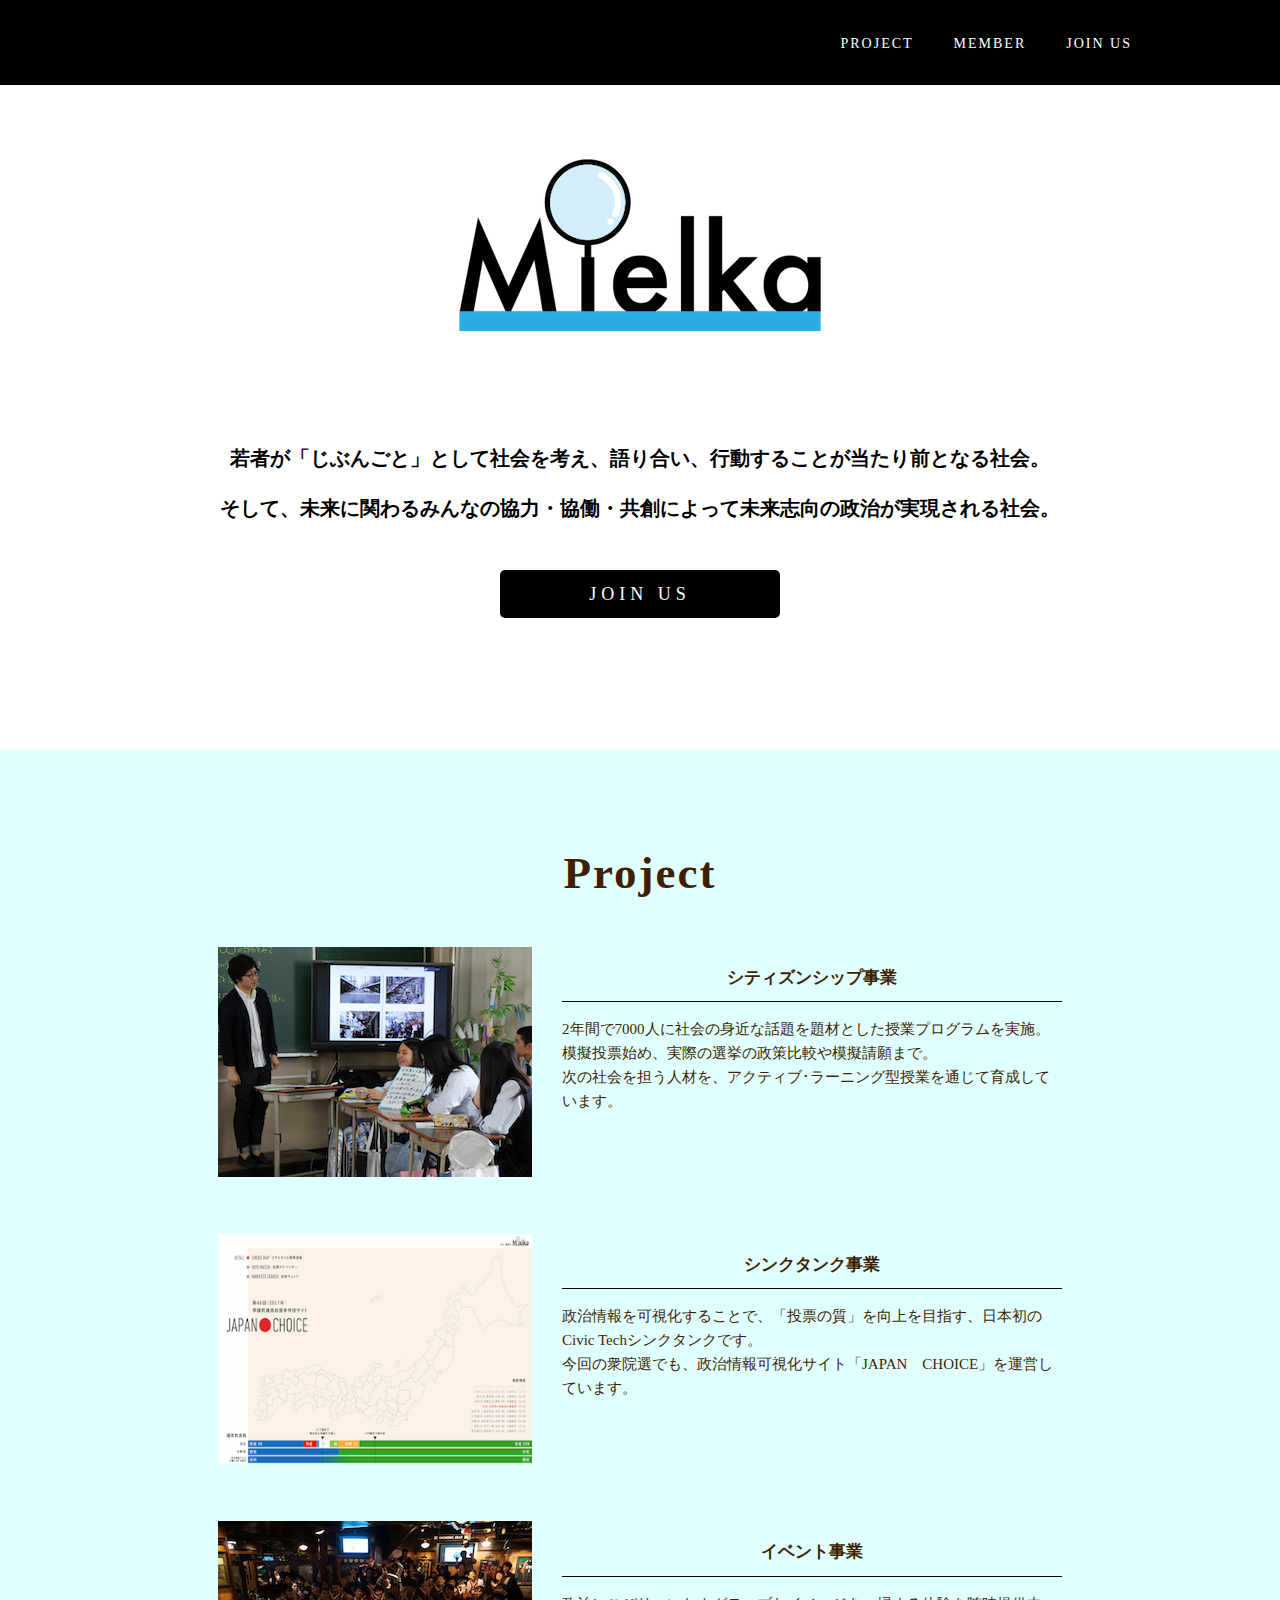
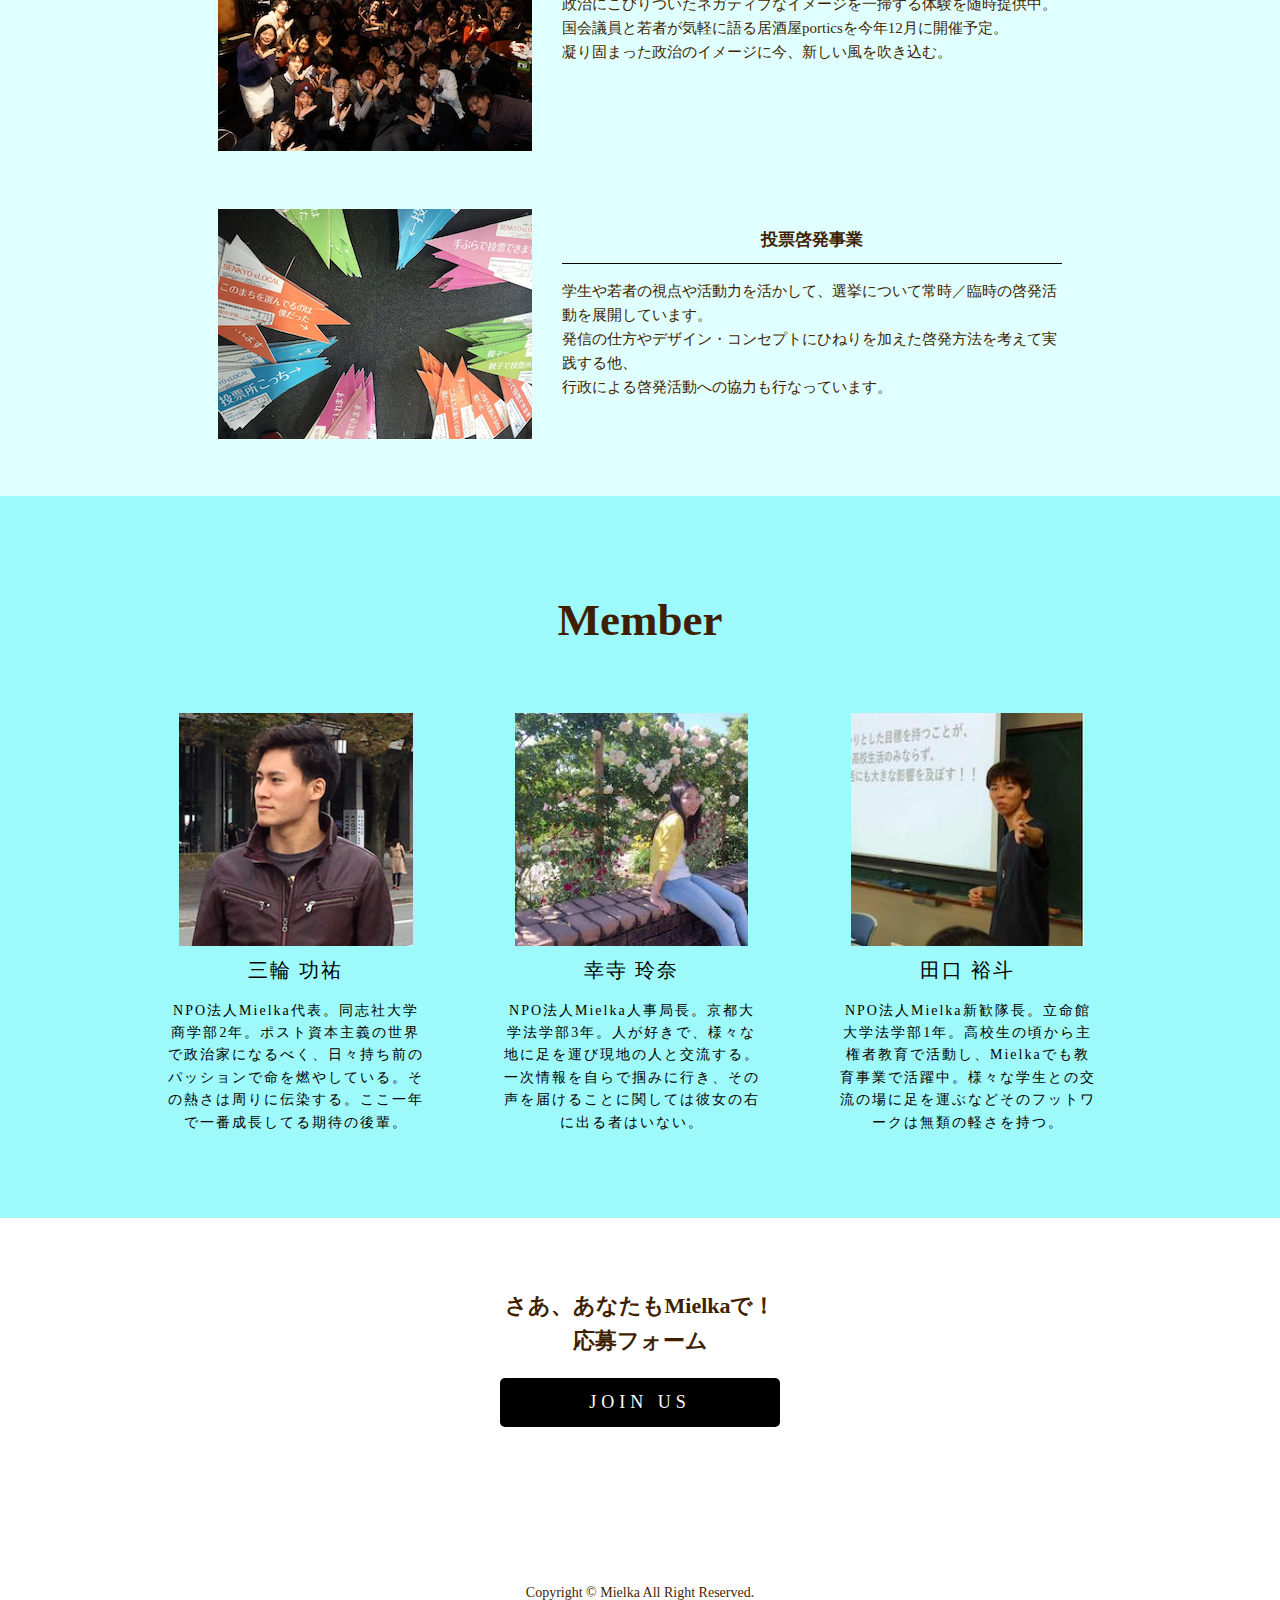
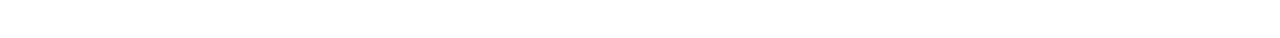
==== index.html @ aedd092f "トップへ戻るを追加" ====
<!DOCTYPE html>
  <html lang="ja">
  <head>
    <meta charset="UTF-8">
    <meta name="description" content="Mielka(ミエルカ)は若者と政治の“見える化”で、社会をアップデートするソーシャルデザインNPOです">
    <!--SEOに使えるキーワード-->
    <meta name="keywords" content="Mielka,NPO,政治">
    <meta name="format-detection" content="telephone=no,address=no,email=no">
    <!--自動リンク化防止-->
    <meta name="viewport" content="width=device-width,initial-scale=1.0">
    <!--ブラウザの幅に合わせるという意味-->
    <link rel="canonical" href="http://on-ze.com">
    <link rel="shortcut icon" href="img/logo/favicon.ico">
    <link rel="apple-touch-icon" href="img/logo/favicon.ico">
    <!--ホームに追加した時のアイコン-->
    <link rel="stylesheet" type="text/css" href="css/style.css">
    <link rel="stylesheet" type="text/css" href="css/responsive.css">
    <script src="http://ajax.googleapis.com/ajax/libs/jquery/1.8.3/jquery.min.js"></script>
    
    <title>Mielka新歓ページ</title>
  </head>


  <body>
    <div id="page-top" class="page-top">
      <p><a id="move-page-top" class="move-page-top">▲</a></p>
    </div>

      <section id="top" class="opacity">
        <header id="top-head" class="row" role="banner">
          <div class="inner">
            <div id="mobile-head">
                <div id="nav-toggle">
                    <div>
                        <span></span>
                        <span></span>
                        <span></span>
                    </div>
                </div>
            </div>
            <nav id="global-nav">
                <ul>
                  <li><a href="#projects">PROJECT</a></li>
                  <li><a href="#members">MEMBER</a></li>
                  <li><a href="https://goo.gl/forms/16CBjKi2oMWqS81a2" target="_blank">JOIN US</a></li>
                </ul>
            </nav>
          </div>
        </header>

        <div id="vision">
          <a href="http://mielka.org/" target="_blank"><img src="img/logo/logo.png" class="mielka-logo"></a>
            <div class="vision-title">
                <h2>若者が「じぶんごと」として社会を考え、語り合い、行動することが当たり前となる社会。<br>
                そして、未来に関わるみんなの協力・協働・共創によって未来志向の政治が実現される社会。</h2>
            </div>
            <div>
            <a href="https://goo.gl/forms/16CBjKi2oMWqS81a2" target="_blank" class="entry">JOIN US</a>
            </div>
        </div>
      </section>

      <!--コンポーネントの区切り-->

      <section id="projects" class="col span12 blue">
        <div class="pjt-box">
          <h2 class="title">Project</h2>
          
          <div class="project">
            <div><img src="img/logo/cse.jpg" alt="シティズンシップ事業"></div>
            <div class="project-txt">
              <h3>シティズンシップ事業</h3>
              <span class="border"></span>
              <p id="pjt-txt">
                2年間で7000人に社会の身近な話題を題材とした授業プログラムを実施。<br>
                模擬投票始め、実際の選挙の政策比較や模擬請願まで。<br>
              次の社会を担う人材を、アクティブ･ラーニング型授業を通じて育成しています。</p>
            </div>
          </div>
          
          <div class="project">
            <div><img src="img/logo/thinktank.jpg" alt="シンクタンク事業"></div>
            <div class="project-txt">
              <h3>シンクタンク事業</h3>
              <span class="border"></span>
              <p id="pjt-txt">政治情報を可視化することで、「投票の質」を向上を目指す、日本初のCivic Techシンクタンクです。<br>
                今回の衆院選でも、政治情報可視化サイト「JAPAN　CHOICE」を運営しています。</p>
            </div>
          </div>
          
          <div class="project">
            <div><img src="img/logo/event.jpg" alt="イベント事業"></div>
            <div class="project-txt">
              <h3>イベント事業</h3>
              <span class="border"></span>
              <p id="pjt-txt">政治にこびりついたネガティブなイメージを一掃する体験を随時提供中。<br>
                国会議員と若者が気軽に語る居酒屋porticsを今年12月に開催予定。<br>
              凝り固まった政治のイメージに今、新しい風を吹き込む。</p>
            </div>
          </div>

          <div class="project">
            <div><img src="img/logo/go_to_vote.jpg" alt="投票啓発事業"></div>
            <div class="project-txt">
              <h3>投票啓発事業</h3>
              <span class="border"></span>
              <p id="pjt-txt">学生や若者の視点や活動力を活かして、選挙について常時／臨時の啓発活動を展開しています。<br>
                発信の仕方やデザイン・コンセプトにひねりを加えた啓発方法を考えて実践する他、<br>行政による啓発活動への協力も行なっています。</p>
            </div>
          </div>
        </div>
      </section>
      <!--プロジェクト紹介終わり-->


      <section id="members">
        <h2 class="title">Member</h2>
        <div class="member-box">
          <div class="member">
            <img src="img/member/kosuke-miwa.jpg" alt="代表　三輪功祐">
            <h3>三輪 功祐</h3>
            <p>NPO法人Mielka代表。同志社大学商学部2年。ポスト資本主義の世界で政治家になるべく、日々持ち前のパッションで命を燃やしている。その熱さは周りに伝染する。ここ一年で一番成長してる期待の後輩。</p>
          </div>

          <div class="member">
            <img src="img/member/reina-kohdera.jpg" alt="人事局長　幸寺玲奈">
            <h3>幸寺 玲奈</h3>
            <p>NPO法人Mielka人事局長。京都大学法学部3年。人が好きで、様々な地に足を運び現地の人と交流する。一次情報を自らで掴みに行き、その声を届けることに関しては彼女の右に出る者はいない。</p>
          </div>

          <div class="member">
            <img src="img/member/yuto-taguchi.jpg" alt="新歓隊長　田口裕斗">
            <h3>田口 裕斗</h3>
            <p>NPO法人Mielka新歓隊長。立命館大学法学部1年。高校生の頃から主権者教育で活動し、Mielkaでも教育事業で活躍中。様々な学生との交流の場に足を運ぶなどそのフットワークは無類の軽さを持つ。</p>
          </div>
        </div>


      </section><!--Interview ここまで-->

      <!--コンポーネントの区切り-->

      <section id="action">
        <p>さあ、あなたもMielkaで！<br>
        応募フォーム</p>
          <div>
            <a href="https://goo.gl/forms/16CBjKi2oMWqS81a2" target="_blank" class="btn">JOIN US</a>
          </div>
        <!--Googleフォームに飛ばす-->
      </section>

      <section class="foot">
        <p>Copyright © Mielka All Right Reserved.</p>
      </section>

  </body>
</html>
---- css/style.css ----
@charset "utf-8";


/* IMPORT 12 COLUMN RESPONSIVE GS */
@import url("responsive.css");

html { font-size:14px; overflow:auto; -webkit-text-size-adjust: 100%; }

body {
	line-height:1.6; color:#3F1F00; overflow:hidden;
	font-family: Georgia, 游明朝, "Yu Mincho", YuMincho, "Hiragino Mincho ProN", HGS明朝E, メイリオ, Meiryo, serif;
  margin: 0 auto; text-align: center; box-sizing: border-box;
	}
	/* box-sizing:border-box;を指定すると
	widthの合計にpaddingとborderが追加される。 */


/**全体共通**/
.title { font-size:45px; }

#top {
  height:600px;
  width:100%;
	padding-top: 100px;
}

/**メニュー部分**/

header {
  background-color: #000;
}
header a {
  text-decoration: none;
  color: #fff;
}

.inner {
    width: 980px;
    margin: 0 auto;
}
.inner:after {
    content: "";
    clear: both;
    display: block;
}

#top-head {
      top: -100px;
      position: absolute;
      width: 100%;
      margin: 100px auto 0;
      padding:30px 0 0;
      line-height: 1;
      z-index: 999;
  }
  #top-head a,
  #top-head {
      color: #fff;
      text-decoration: none;
  }
  #top-head .inner {
      position: relative;
  }
  #top-head .logo {
      float: left;
      font-size: 36px;
  }
  #global-nav ul {
      list-style: none;
      position: absolute;
      right: 0;
      bottom: 0;
      font-size: 14px;
  }
  #global-nav ul li {
      float: left;
  }
  #global-nav ul li a {
      padding:0 30px;
  }
  /*#global-nav ul li a:hover {
    color: #000;
    background-color: #fff;
    border: 1px solid #000;
  }*/
  /* Fixed */
  #top-head.fixed {
    margin-top: 0;
    top: 0;
    position: fixed;
    padding-top: 10px;
    height: 55px;
    background: #fff;
    background: rgba(255,255,255,.7);
    transition: top 0.65s ease-in;
    -webkit-transition: top 0.65s ease-in;
    -moz-transition: top 0.65s ease-in;
}
#top-head.fixed #global-nav ul li a {
    color: #333;
    padding: 0 20px;
}

#top-head.fixed #global-nav ul li a:hover {
  background-color:rgba(0,0,0,0.7);
  color:#fff;
}
 
/* Toggle Button */
#nav-toggle {
    display: none;
    position: absolute;
    right: 12px;
    top: 14px;
    width: 34px;
    height: 36px;
    cursor: pointer;
    z-index: 101;
}
#nav-toggle div {
    position: relative;
}
#nav-toggle span {
    display: block;
    position: absolute;
    height: 4px;
    width: 100%;
    background: #666;
    left: 0;
    -webkit-transition: .35s ease-in-out;
    -moz-transition: .35s ease-in-out;
    transition: .35s ease-in-out;
}
#nav-toggle span:nth-child(1) {
    top: 0;
}
#nav-toggle span:nth-child(2) {
    top: 11px;
}
#nav-toggle span:nth-child(3) {
    top: 22px;
}
/**ここまでheader**/


/**div.vision部分**/
.vision-title h2 { padding:20px; font-size: 20px; color:black; line-height: 2.5em;}

div a.entry  {
    width: 200px;
    margin: 0 auto;
    display: block;
    text-decoration: none;
    padding: 10px 40px;
    letter-spacing: 5px;
    border-radius: 5px;
    font-size: 18px;
    background-color:#000;
    color:#fff;
}

a.entry:hover { color: #FFFFFF; background-color:gray; }

/**
ここまでtop部分とheaderメニューなど。
**/

/**プロジェクト部分**/

#projects { background-color:#e0ffff; }

/** #members **/
#members { background-color:#9efafa; }
#members li {
  list-style: none;
}

.member-box {
    display: -webkit-flex;
    display: -moz-flex;
    display: -ms-flex;
    display: -o-flex;
    display: flex;
    flex-wrap: wrap;
    letter-spacing:2px;
}

.member {
    width: 22.5%;
    margin-right: 3.33%;
    margin-left: 3.33%;
    color: #000;
    margin-bottom: 40px;
}

.member img { width: 90%; }
.member:nth-of-type(4n) { margin-right:0; }
.member:nth-last-of-type(1),
.member:nth-last-of-type(2),
.member:nth-last-of-type(3),
.member:nth-last-of-type(4) {
    margin-bottom: 0;
  }

.member h3 {
    font-size: 20px;
    font-family: Helvetica Neue, san-serif;
    font-weight: normal;
    margin: 0;
  }
  .tab li {
    cursor: pointer;
  }
  .tab li.active {
    cursor: auto;
  }
  .content ul {
    display:none;
  }
  .content ul.show {
    display: block;
    text-align: center;
    margin-left: 3.33%;
    margin-right: 3.33%;
  }

   /*▼▼▼モーダル▼▼▼*/

        .modalwin {
            position: fixed;
            width: 600px;
            background-color: #fff;
            border-radius: 5px;
            box-shadow: 0 2px 4px 0 #000;
            z-index: 1;
        }

        .modalwin dl {
            padding: 0px 10px;
        }

        .show {
            display: block;
        }

        .hide {
            display: none;
        }

        .modalwin h1 {
            background: #ededed;
            padding: 20px;
            border-radius: 5px 5px 0 0;
            font-size: 1.2em;
            margin-top: 0;
            text-align: center;
        }

        .modalwin-contents {
            padding: 5px;
        }

        .modalwin-contents img {
            margin: 0 0 1em 0;
            float: left;
            width: 30%;
            height: 30%;
        }

        .modalwin-contents p {
            margin: 0 0 1em 0;
            line-height: 1.8em;
        }

        #shade {
            position: fixed;
            left: 0;
            top: 0;
            width: 100%;
            height: 100%;
            background-color: #999;
            opacity: 0.9;
            z-index: 1;
        }

        @media screen and (max-width: 600px) {
            .modalwin {
                width: 90%;
            }
        }

/**

.members {background-color:#a8ffff; height:800px; }
.member { float:left; width:33%; margin-bottom:10px; }

**/





/**アクション部分**/

#action { height:200px; }
#action p { margin:20px; font-size:22px; font-weight:bold; }
#action a {
    width: 200px;
    margin: 0 auto;
    text-align: center;
    display: block;
    text-decoration: none;
    padding: 10px 40px;
    letter-spacing: 5px;
    border-radius: 5px;
    font-size: 18px;
    background-color:#000;
    color:#fff;
}

#action a:hover { color: #FFFFFF; background-color:gray; }

.foot { padding-bottom:20px; }


.container:after,
.row:after, 
.col:after, 
.clr:after, 
.group:after { 
  content: ""; 
  display: table; 
  clear: both; 
}

.row { padding-bottom: 0em;
}

.page-top {
  margin: 0 ;
  padding: 0 ;
  display:none;
}
 
.page-top p {
  margin: 0 ;
  padding: 0 ;

  position: fixed ;
  right: 16px ;
  bottom: 16px ;
}
 
.move-page-top {
  display: block ;
  background: #000 ;
  width: 50px ;
  height: 50px ;

  color: #fff ;
  line-height: 50px ;
  text-decoration: none ;
  text-align: center ;

  -webkit-transition:all 0.3s ;
  -moz-transition:all 0.3s ;
  transition:all 0.3s ;

  cursor:pointer;
}

.move-page-top:hover {
  opacity: 0.5 ;
}





@media screen and ( min-width:960px ){


  header .inner {
    width: 80%;
    height: 55px;
    display: -webkit-flex;
    display: -moz-flex;
    display: -ms-flex;
    display: -o-flex;
    display: flex;
    -ms-align-items: center;
    align-items: center;
    margin: 0 auto;
  }
  header #mobile-head h1 {
    width: 20%;
  }
  header #global-nav ul {
    width: 80%;
    display: -webkit-flex;
    display: -moz-flex;
    display: -ms-flex;
    display: -o-flex;
    display: flex;
    justify-content: flex-end;
  }
  header #global-nav ul li {
    font-family: Manuale, serif;
    font-weight: 300; 
    line-height: 55px;
    letter-spacing: 2px;
    vertical-align: baseline;
  }
  header #global-nav ul li:last-of-type {
    margin-right: 0;
  }
  header #global-nav ul li a {
    display: block;
    padding: 0 20px;
  }
  header #global-nav ul li a:hover {
    background-color: #fff;
    color: #000;
  }


  .pjt-box { display:inline-block; text-align:center; }

  section { padding: 50px 0; }
  section#projects h2 {
    letter-spacing: 2px;
  }
  section#projects .project {
    display: -webkit-flex;
    display: -moz-flex;
    display: -ms-flex;
    display: -o-flex;
    display: flex;
    margin-bottom: 50px;
    width:;
  }
  section#projects .project:last-of-type {
    margin-bottom: 0;
  }
  section#projects .project h3 {
    font-size: 17px;
    font-weight: bold;
    text-align:center;
    margin-bottom: 0;
    letter-spacing: 0;

  }
  section#projects .project h3 span {
    font-size: 20px;
    margin-right: 20px;
  }
  section#projects .project-txt {
    width:500px;
  }
  section#projects .project img {
    width: 314px;
    height: 230px;
  }
  section#projects .project .project-txt {
    margin-left: 30px;
  }
  section#projects .project span.border {
    width: 500px;
    display: block;
    border-bottom: 1px solid #000;
    margin: 10px 0;
  }
  section#project #pjt-txt {
    width:600px;
  }
  section#projects .project p {
    font-size: 15px;
    text-align: left;
    letter-spacing: 0;
    margin-bottom: 0;
    margin-right: auto;
    margin-left: auto;
  }

  .member-box { width:90%; padding:20px 10%; }
}
---- css/responsive.css ----
@media (max-width:960px ){

  .title {
    margin-top:0;
    padding-top:20px;
    margin-bottom:0;
    padding-bottom:10px;
  }

  #top-head,
    .inner {
        width: 100%;
        padding: 0;
    }
    #top-head {
        top: 0;
        position: fixed;
        margin-top: 0;
    }
    /* Fixed reset */
    #top-head.fixed {
        padding-top: 0;
        background: transparent;
    }
    #mobile-head {
        background: #000;
        width: 100%;
        height: 56px;
        z-index: 999;
        position: relative;
    }
    #top-head.fixed .logo,
    #top-head .logo {
        position: absolute;
        left: 13px;
        top: 13px;
        color: #333;
        font-size: 26px;
    }
    #global-nav {
        position: absolute;
        /* 開いてないときは画面外に配置 */
        top: -500px;
        background: #333;
        width: 100%;
        text-align: center;
        padding: 10px 0;
        -webkit-transition: .5s ease-in-out;
        -moz-transition: .5s ease-in-out;
        transition: .5s ease-in-out;
    }
    #global-nav ul {
        list-style: none;
        position: static;
        right: 0;
        bottom: 0;
        font-size: 14px;
    }
    #global-nav ul li {
        float: none;
        position: static;
    }
    #top-head #global-nav ul li a,
    #top-head.fixed #global-nav ul li a {
        width: 100%;
        display: block;
        color: #fff;
        padding: 18px 0;
    }
    #nav-toggle {
        display: block;
      }
    /* #nav-toggle 切り替えアニメーション */
    .open #nav-toggle span:nth-child(1) {
        top: 11px;
        -webkit-transform: rotate(315deg);
        -moz-transform: rotate(315deg);
        transform: rotate(315deg);
    }
    .open #nav-toggle span:nth-child(2) {
        width: 0;
        left: 50%;
    }
    .open #nav-toggle span:nth-child(3) {
        top: 11px;
        -webkit-transform: rotate(-315deg);
        -moz-transform: rotate(-315deg);
        transform: rotate(-315deg);
    }
    /* #global-nav スライドアニメーション */
    .open #global-nav {
        /* #global-nav top + #mobile-head height */
        -moz-transform: translateY(556px);
        -webkit-transform: translateY(556px);
        transform: translateY(556px);
    }


  /**top部分**/
  .vision-title h2 { font-size: 17px; }
  img.mielka-logo { width:70%; }
  
  /**プロジェクト紹介部分**/
  .project img { width: 60%; }
  #pjt-txt {
    margin-top:10px;
    margin-bottom: 2em;
    padding-left:20%;
    padding-right: 20%;
    display: block;
    text-align:left;
  }
  .member-box { width:90%; padding:10px 11%; }


}

@media (max-width:670px ){

  .title {
    margin-top:0;
    padding-top:20px;
    margin-bottom:0;
    padding-bottom:10px;
  }
  #top-head,
    .inner {
        width: 100%;
        padding: 0;
    }
    #top-head {
        top: 0;
        position: fixed;
        margin-top: 0;
    }
    /* Fixed reset */
    #top-head.fixed {
        padding-top: 0;
        background: transparent;
    }
    #mobile-head {
        background: #000;
        width: 100%;
        height: 56px;
        z-index: 999;
        position: relative;
    }
    #top-head.fixed .logo,
    #top-head .logo {
        position: absolute;
        left: 13px;
        top: 13px;
        color: #333;
        font-size: 26px;
    }
    #global-nav {
        position: absolute;
        /* 開いてないときは画面外に配置 */
        top: -500px;
        background: #333;
        width: 100%;
        text-align: center;
        padding: 10px 0;
        -webkit-transition: .5s ease-in-out;
        -moz-transition: .5s ease-in-out;
        transition: .5s ease-in-out;
    }
    #global-nav ul {
        list-style: none;
        position: static;
        right: 0;
        bottom: 0;
        font-size: 14px;
    }
    #global-nav ul li {
        float: none;
        position: static;
    }
    #top-head #global-nav ul li a,
    #top-head.fixed #global-nav ul li a {
        width: 100%;
        display: block;
        color: #fff;
        padding: 18px 0;
    }
    #nav-toggle {
        display: block;
    }
    /* #nav-toggle 切り替えアニメーション */
    .open #nav-toggle span:nth-child(1) {
        top: 11px;
        -webkit-transform: rotate(315deg);
        -moz-transform: rotate(315deg);
        transform: rotate(315deg);
    }
    .open #nav-toggle span:nth-child(2) {
        width: 0;
        left: 50%;
    }
    .open #nav-toggle span:nth-child(3) {
        top: 11px;
        -webkit-transform: rotate(-315deg);
        -moz-transform: rotate(-315deg);
        transform: rotate(-315deg);
    }
    /* #global-nav スライドアニメーション */
    .open #global-nav {
        /* #global-nav top + #mobile-head height */
        -moz-transform: translateY(556px);
        -webkit-transform: translateY(556px);
        transform: translateY(556px);
    }

  section#vision {
    padding-bottom:0px;
  }

  /**vision部分**/
  .vision-title h2 { font-size:15px; }
  .vision-message p { font-size:15px; }
  img.mielka-logo { width:70%; }

  #projects { padding-bottom:30px; }
  .project img { width:70%; }
  .project-txt h3 { margin-top: 10px; margin-bottom: 0; }
  section#projects .project span.border {
    width: 70%;
    display: block;
    border-bottom: 1px solid #000;
    margin: 10px 15%;
  }

  #pjt-txt {
    margin-top:10px;
    margin-bottom: 2em;
    padding-left:15%;
    padding-right: 15%;
    display: block;
    text-align:left;
  }

  /**member部分**/
  .member {
    width:80%;
    margin-bottom:15px;
  }

}
}
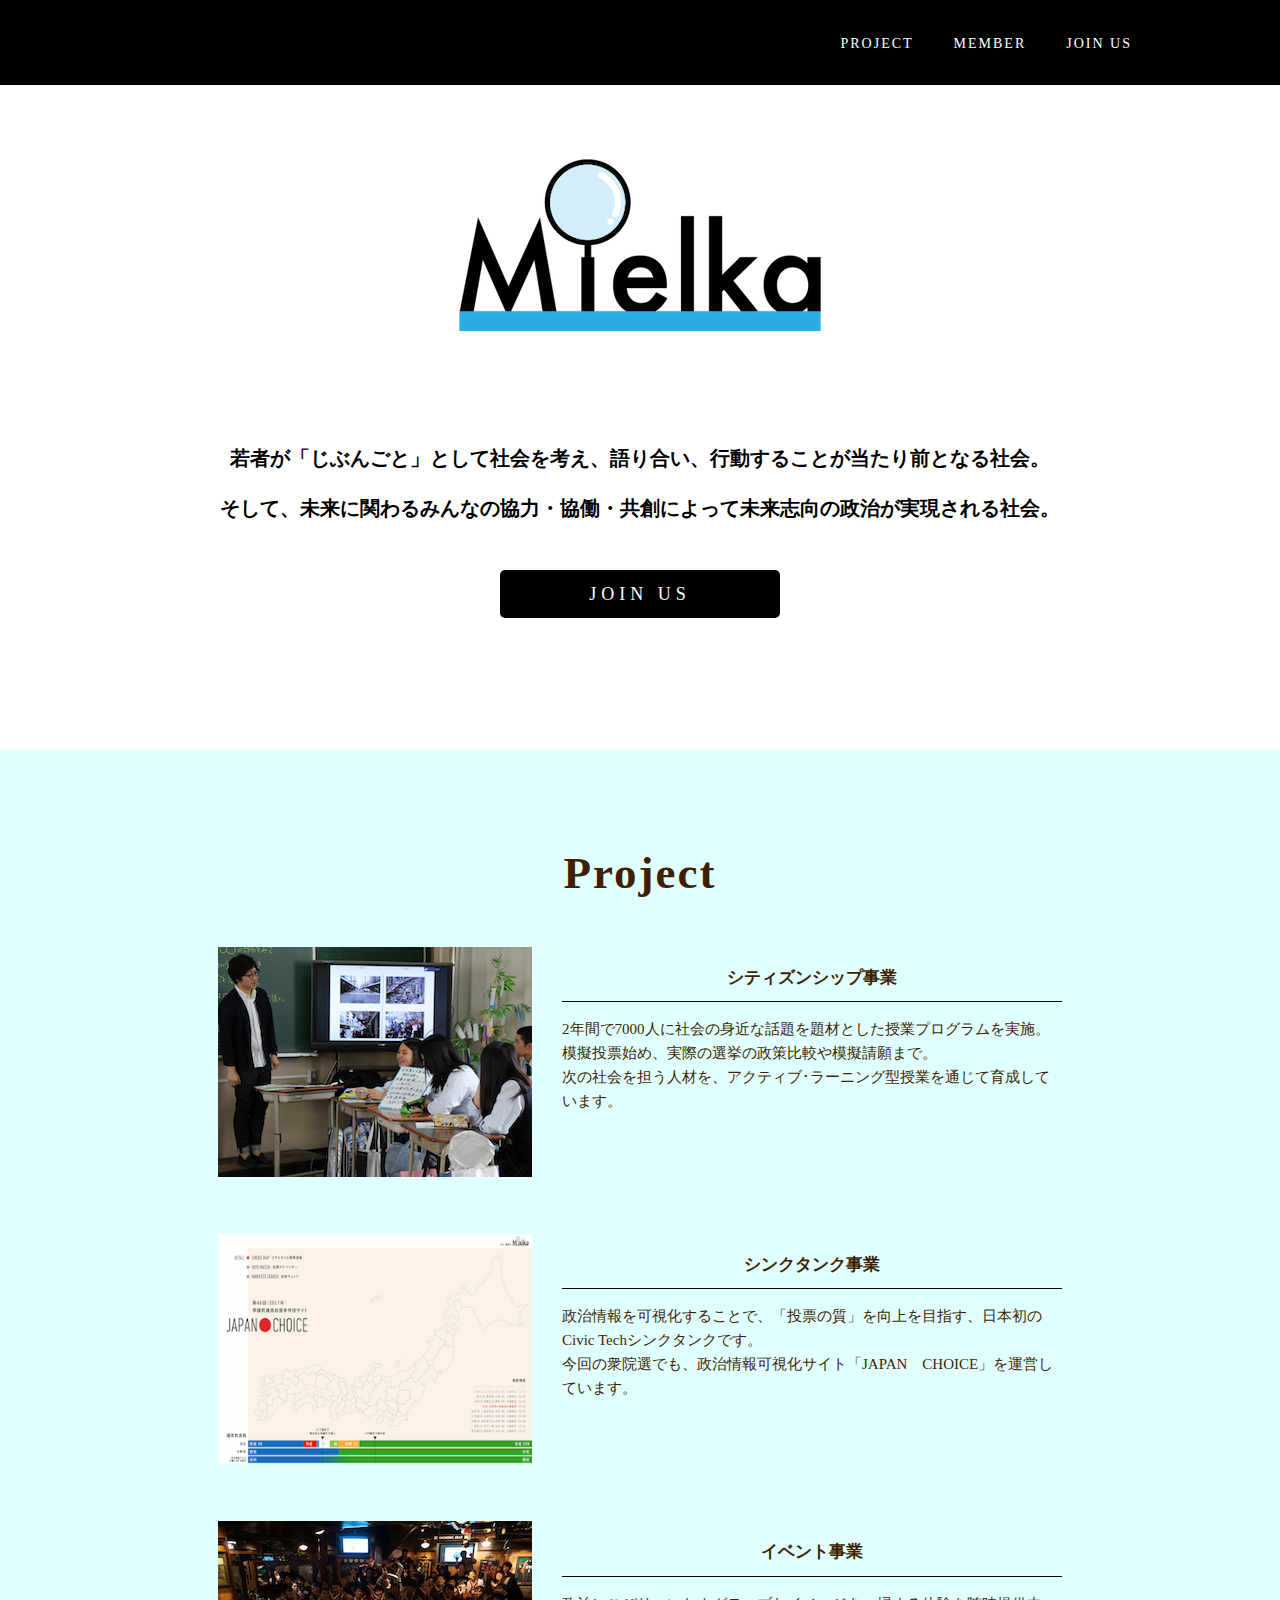
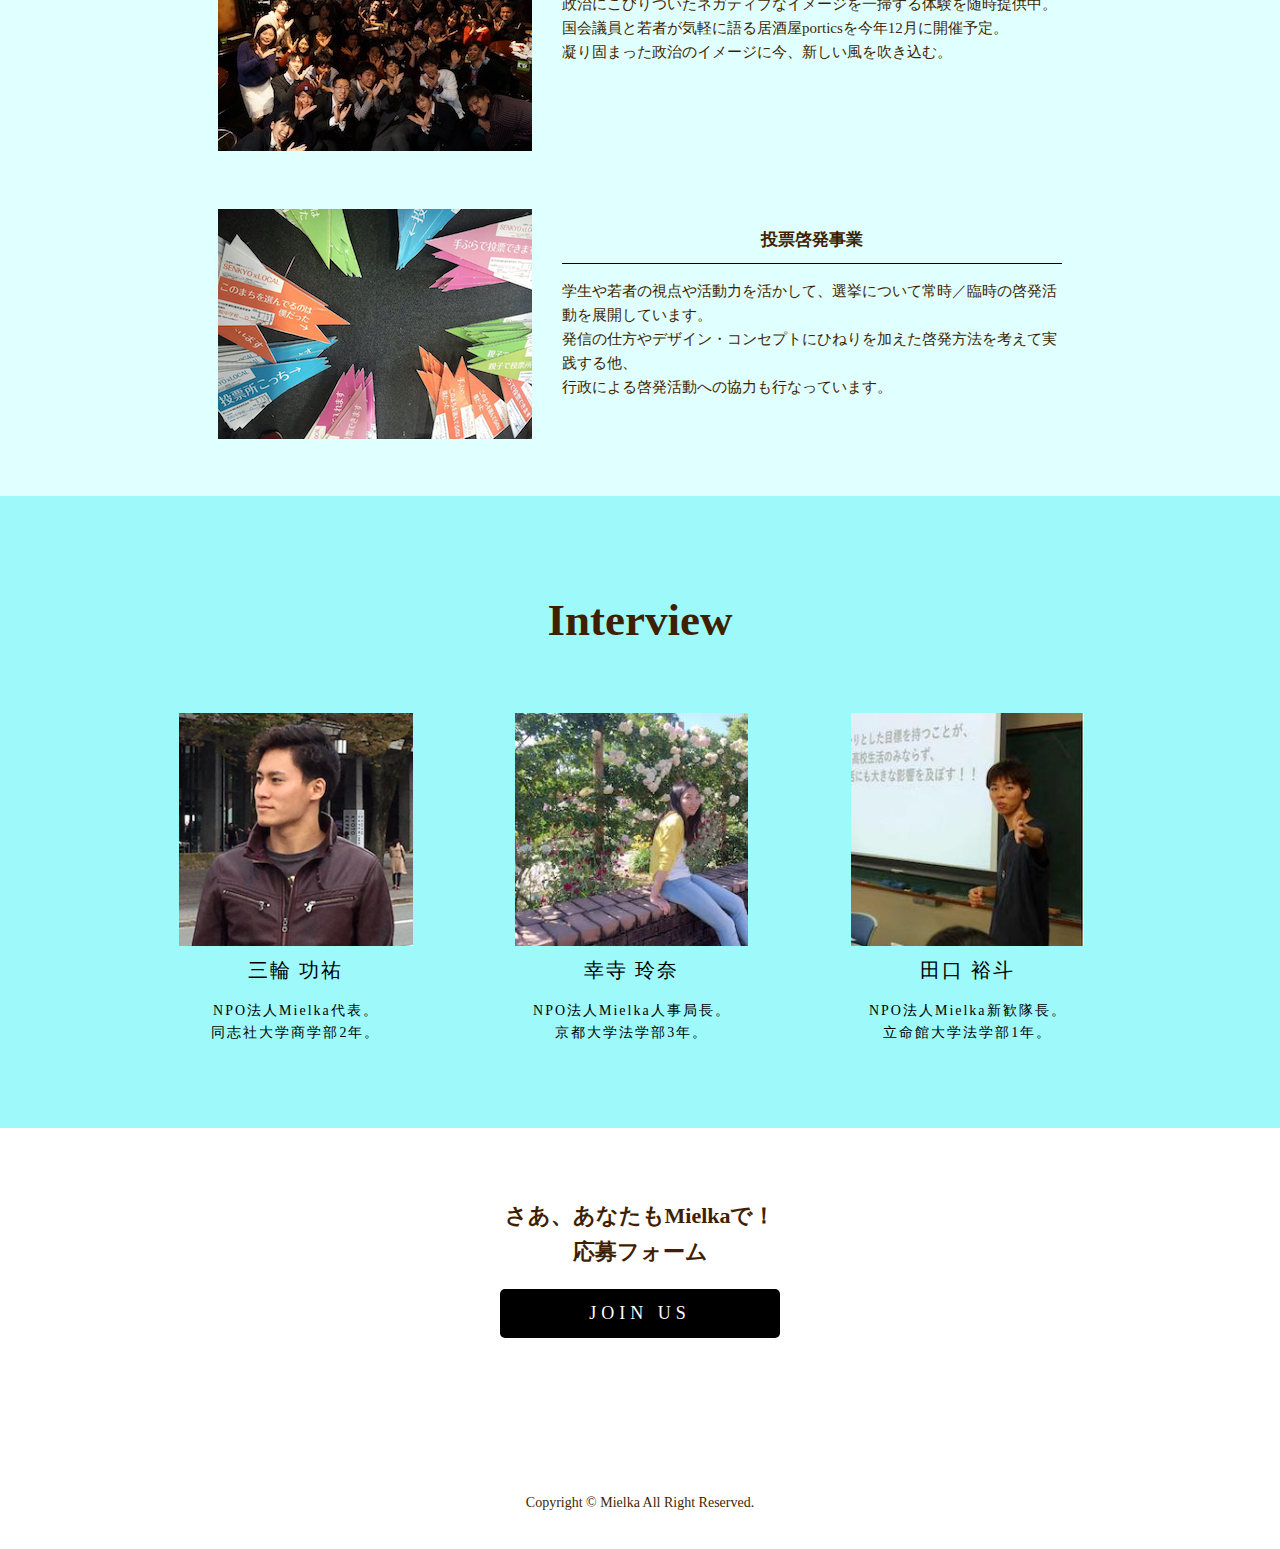
==== commit dd6fa36e: "プロフィールページ作成" ====
--- a/index.html
+++ b/index.html
@@ -15,6 +15,8 @@
     <!--ホームに追加した時のアイコン-->
     <link rel="stylesheet" type="text/css" href="css/style.css">
     <link rel="stylesheet" type="text/css" href="css/responsive.css">
+    <link rel="stylesheet" type="text/css" href="css/modal.css">
+    <link href='http://fonts.googleapis.com/css?family=Open+Sans:400,300' rel='stylesheet' type='text/css'>
     <script src="http://ajax.googleapis.com/ajax/libs/jquery/1.8.3/jquery.min.js"></script>
     
     <title>Mielka新歓ページ</title>
@@ -79,7 +81,7 @@
           </div>
           
           <div class="project">
-            <div><img src="img/logo/thinktank.jpg" alt="シンクタンク事業"></div>
+            <div><a target="_blank" href="http://japanchoice.jp/"><img src="img/logo/thinktank.jpg" alt="ラボ事業"></a></div>
             <div class="project-txt">
               <h3>シンクタンク事業</h3>
               <span class="border"></span>
@@ -114,28 +116,18 @@
 
 
       <section id="members">
-        <h2 class="title">Member</h2>
+        <h2 class="title">Interview</h2>
         <div class="member-box">
-          <div class="member">
-            <img src="img/member/kosuke-miwa.jpg" alt="代表　三輪功祐">
+        <div class="member miwa" data-cta-target=".js-modal-1" data-disable-scroll=true><img src="img/member/kosuke-miwa.jpg" alt="代表　三輪功祐">
             <h3>三輪 功祐</h3>
-            <p>NPO法人Mielka代表。同志社大学商学部2年。ポスト資本主義の世界で政治家になるべく、日々持ち前のパッションで命を燃やしている。その熱さは周りに伝染する。ここ一年で一番成長してる期待の後輩。</p>
-          </div>
-
-          <div class="member">
-            <img src="img/member/reina-kohdera.jpg" alt="人事局長　幸寺玲奈">
+            <p class="txt">NPO法人Mielka代表。<br>同志社大学商学部2年。</p></div>
+        <div class="member kohdera" data-cta-target=".js-modal-2" data-disable-scroll=true><img src="img/member/reina-kohdera.jpg" alt="人事局長　幸寺玲奈">
             <h3>幸寺 玲奈</h3>
-            <p>NPO法人Mielka人事局長。京都大学法学部3年。人が好きで、様々な地に足を運び現地の人と交流する。一次情報を自らで掴みに行き、その声を届けることに関しては彼女の右に出る者はいない。</p>
-          </div>
-
-          <div class="member">
-            <img src="img/member/yuto-taguchi.jpg" alt="新歓隊長　田口裕斗">
+            <p class="txt">NPO法人Mielka人事局長。<br>京都大学法学部3年。</p></div>
+        <div class="member taguchi" data-cta-target=".js-modal-3" data-disable-scroll=true><img src="img/member/yuto-taguchi.jpg" alt="新歓隊長　田口裕斗">
             <h3>田口 裕斗</h3>
-            <p>NPO法人Mielka新歓隊長。立命館大学法学部1年。高校生の頃から主権者教育で活動し、Mielkaでも教育事業で活躍中。様々な学生との交流の場に足を運ぶなどそのフットワークは無類の軽さを持つ。</p>
-          </div>
-        </div>
-
-
+            <p class="txt">NPO法人Mielka新歓隊長。<br>立命館大学法学部1年。</p></div>
+      </div>
       </section><!--Interview ここまで-->
 
       <!--コンポーネントの区切り-->
@@ -153,5 +145,10 @@
         <p>Copyright © Mielka All Right Reserved.</p>
       </section>
 
+
+      <script type="text/javascript" src="js/jquery.js"></script>
+      <script type="text/javascript" src="js/scroll.js"></script>
+      <script type="text/javascript" src="js/interview.js"></script>
+      <script type="text/javascript" src="js/cta.js"></script>
   </body>
 </html>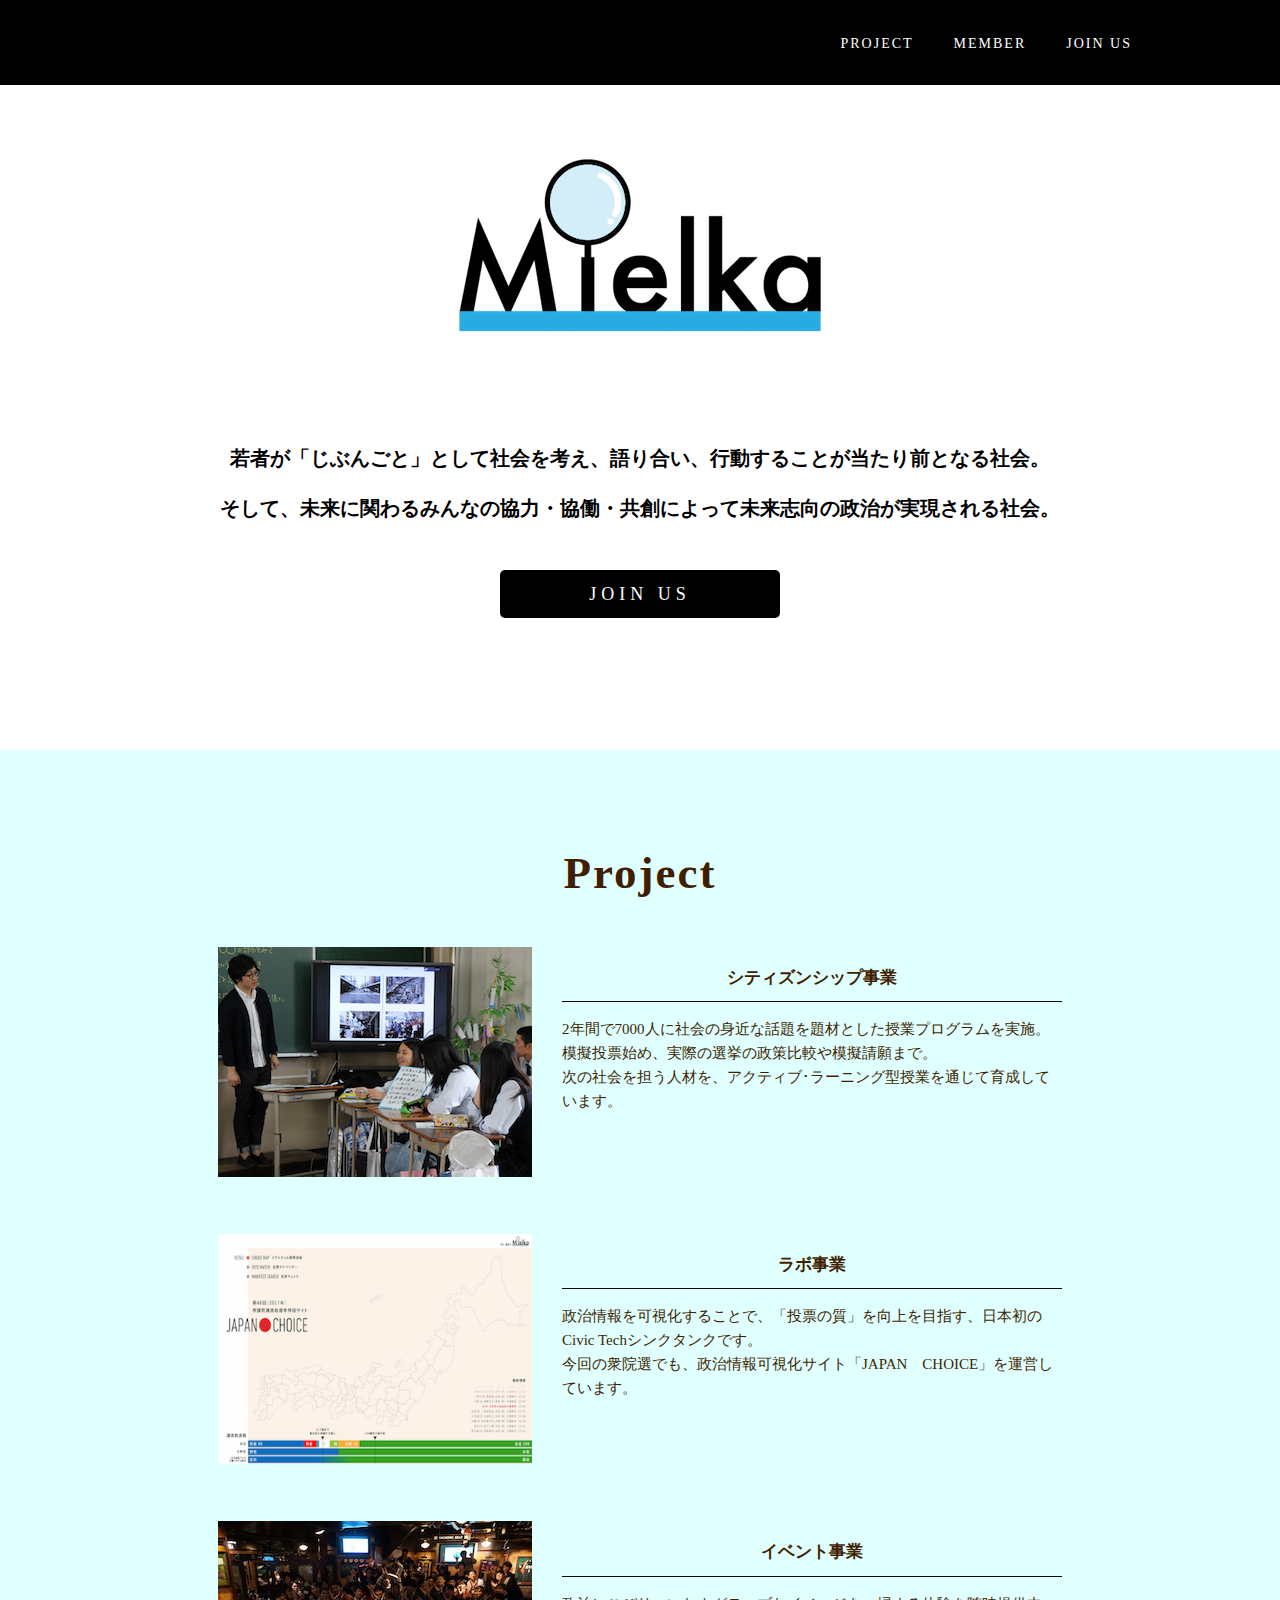
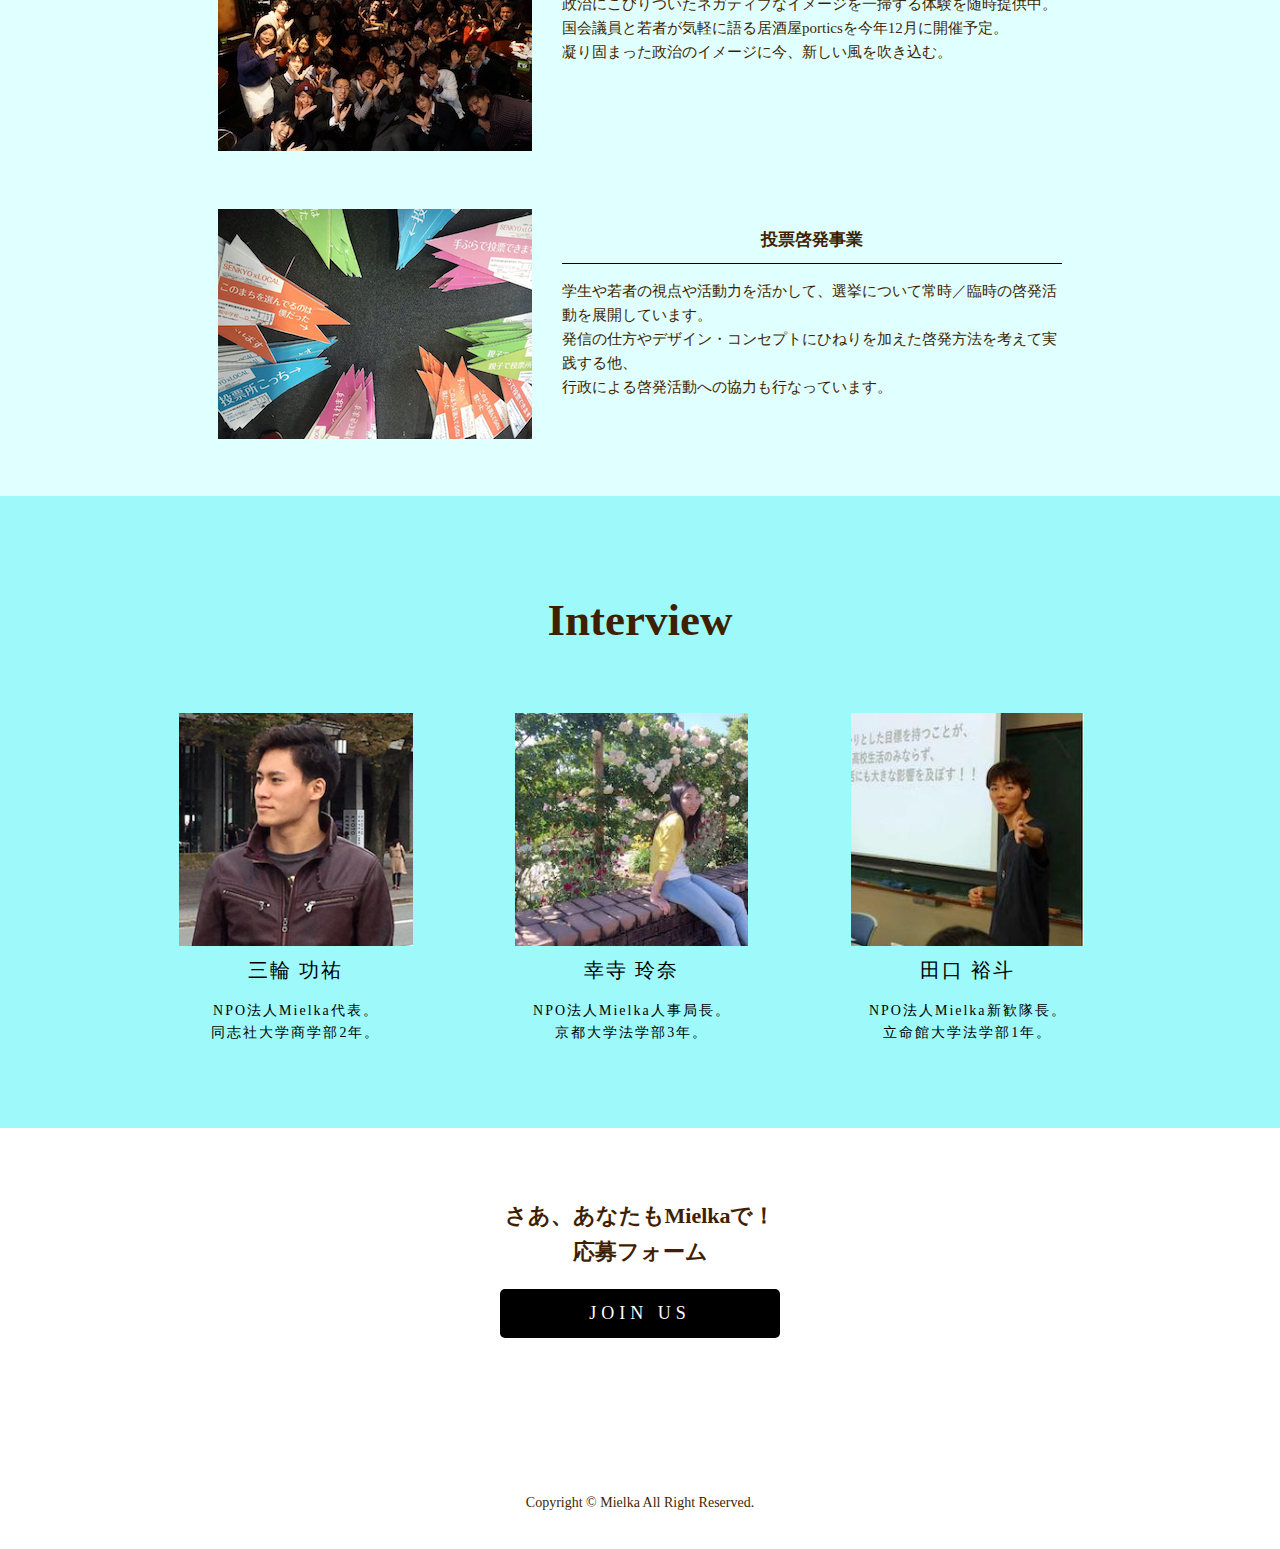
==== commit fe187ea8: "名称変更" ====
--- a/index.html
+++ b/index.html
@@ -83,7 +83,7 @@
           <div class="project">
             <div><a target="_blank" href="http://japanchoice.jp/"><img src="img/logo/thinktank.jpg" alt="ラボ事業"></a></div>
             <div class="project-txt">
-              <h3>シンクタンク事業</h3>
+              <h3>ラボ事業</h3>
               <span class="border"></span>
               <p id="pjt-txt">政治情報を可視化することで、「投票の質」を向上を目指す、日本初のCivic Techシンクタンクです。<br>
                 今回の衆院選でも、政治情報可視化サイト「JAPAN　CHOICE」を運営しています。</p>
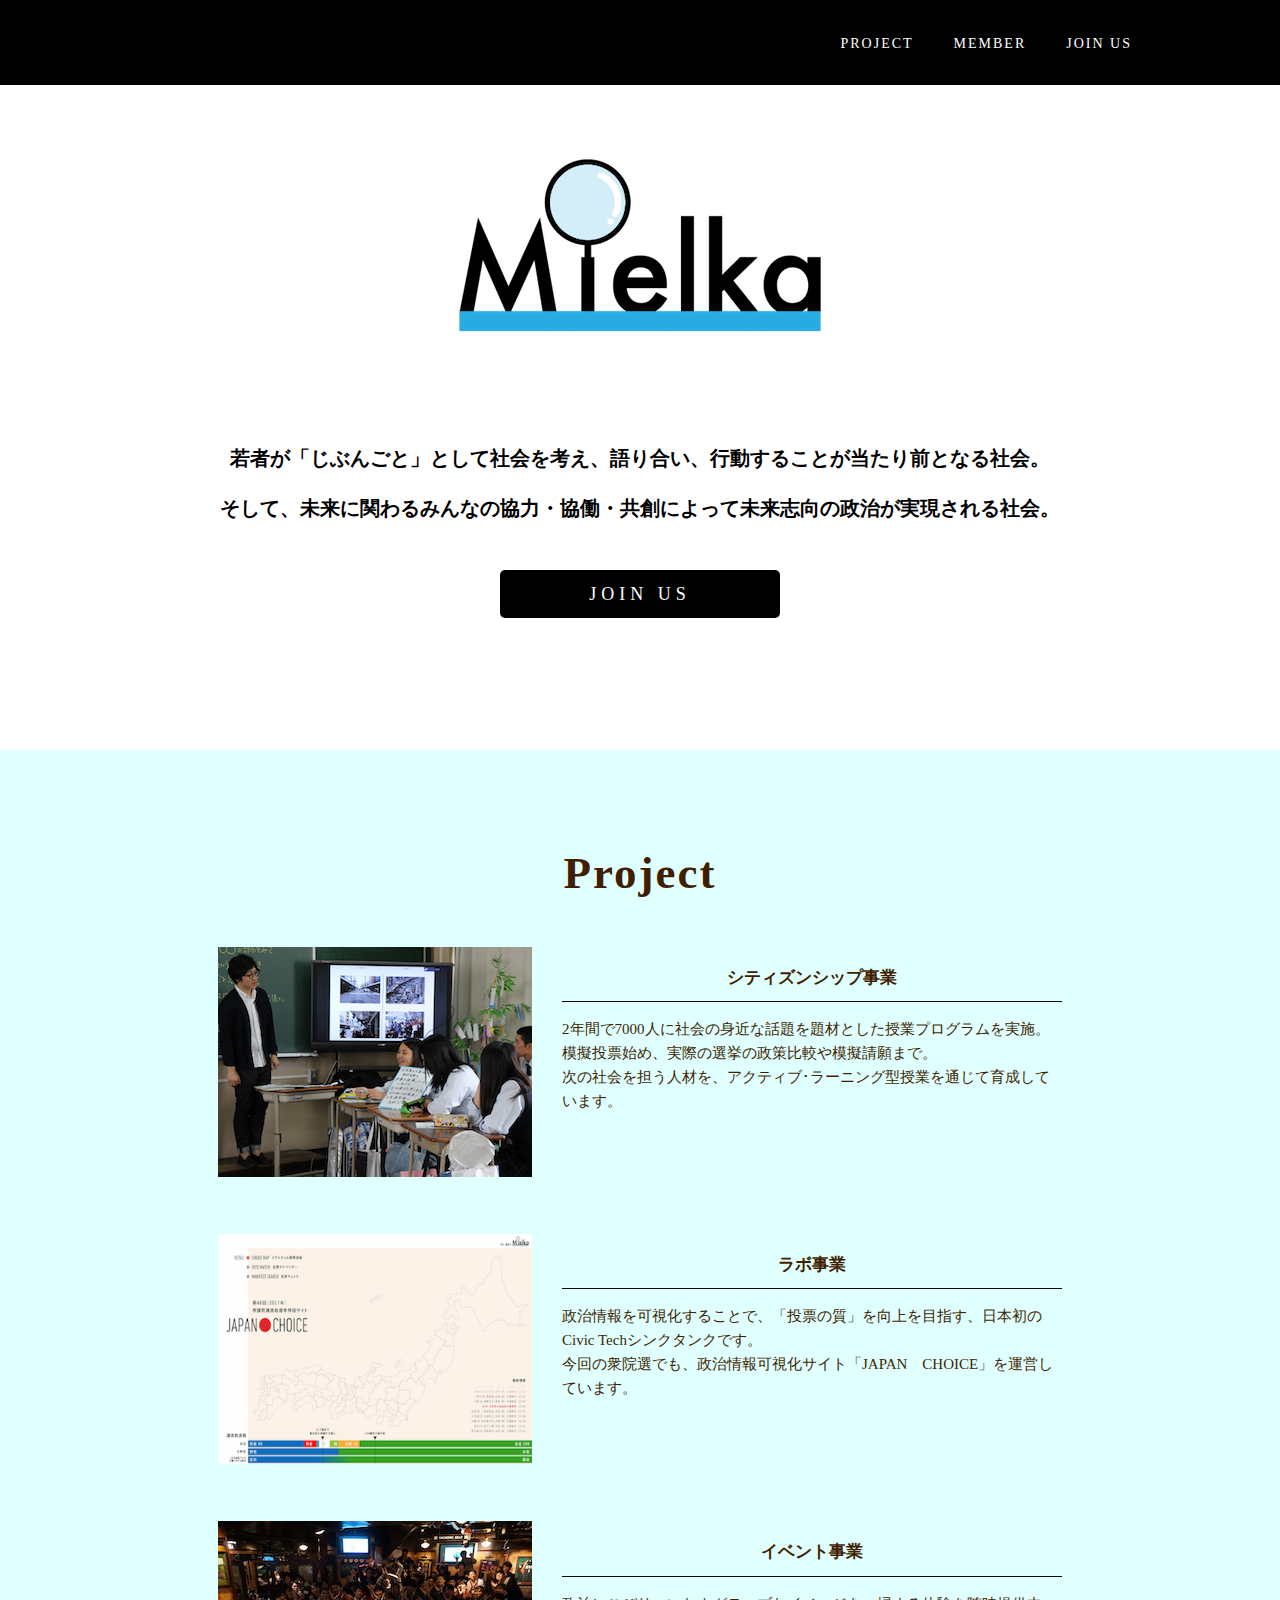
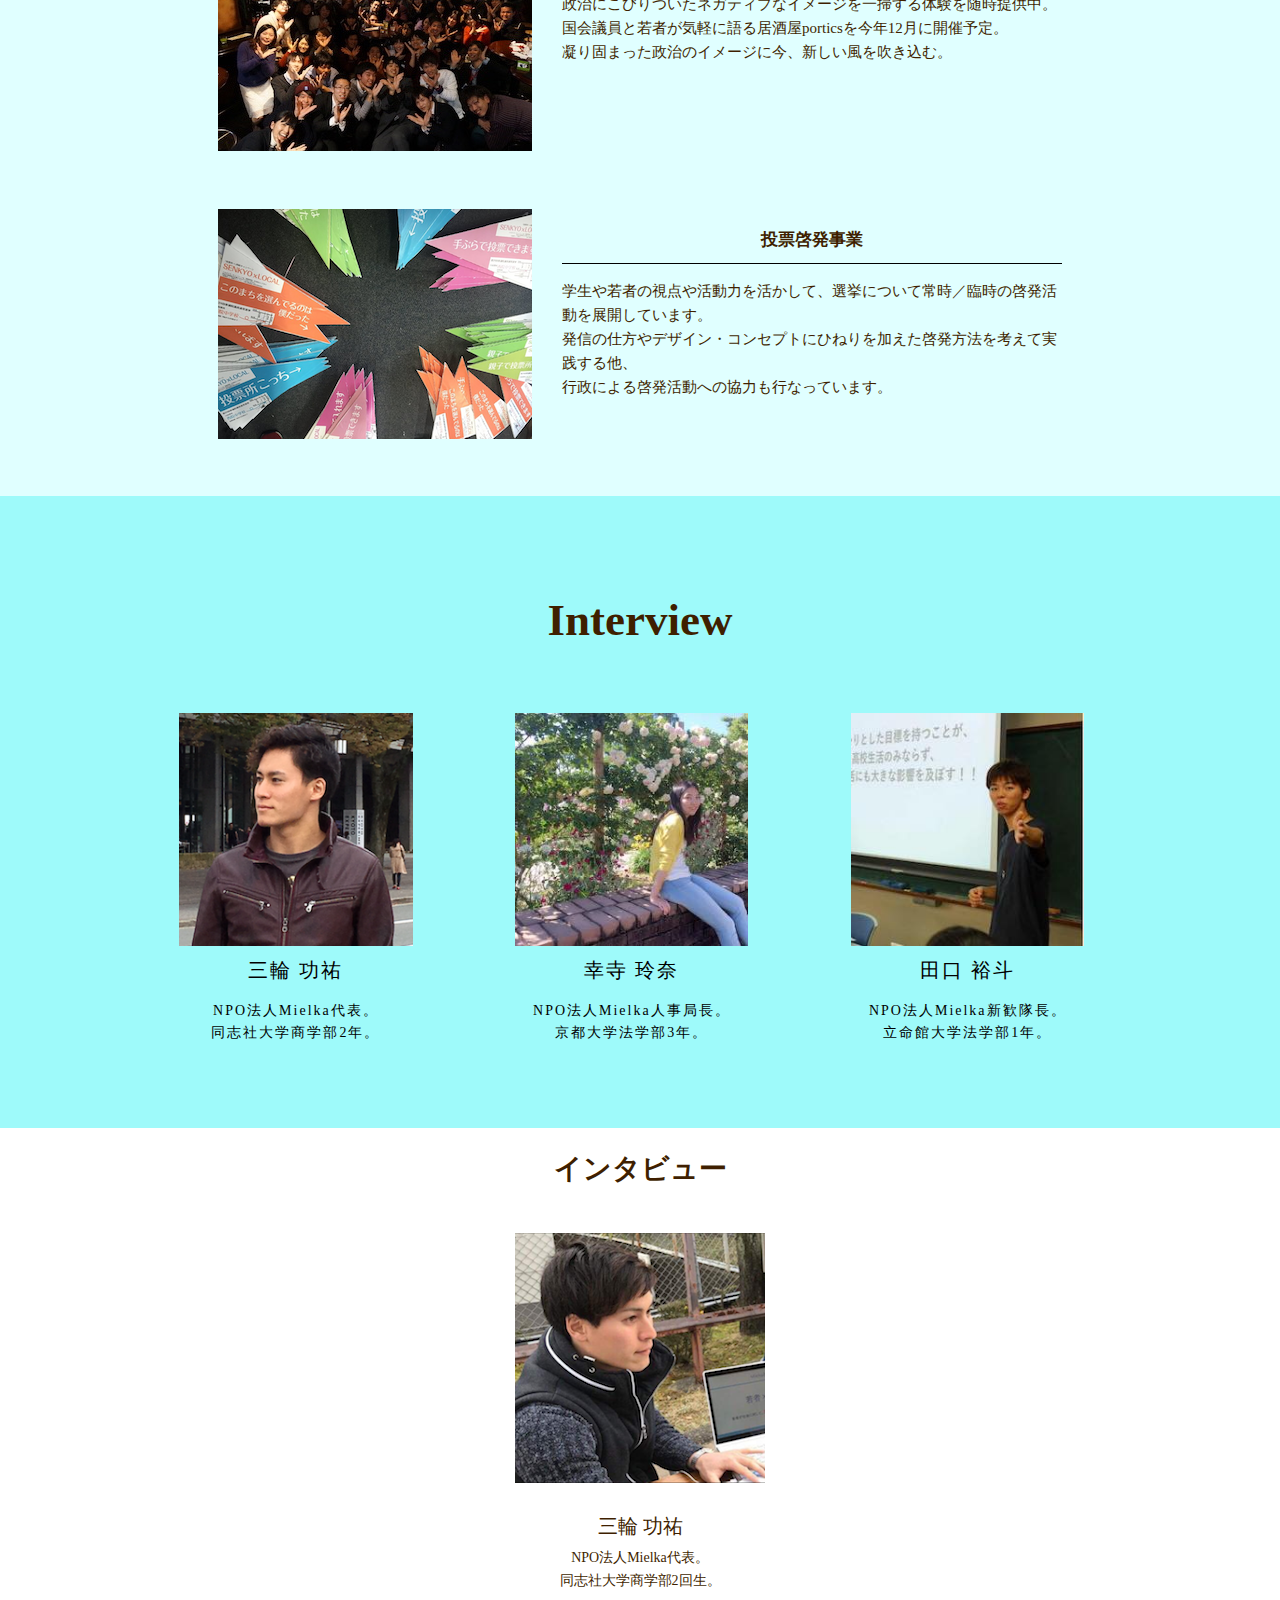
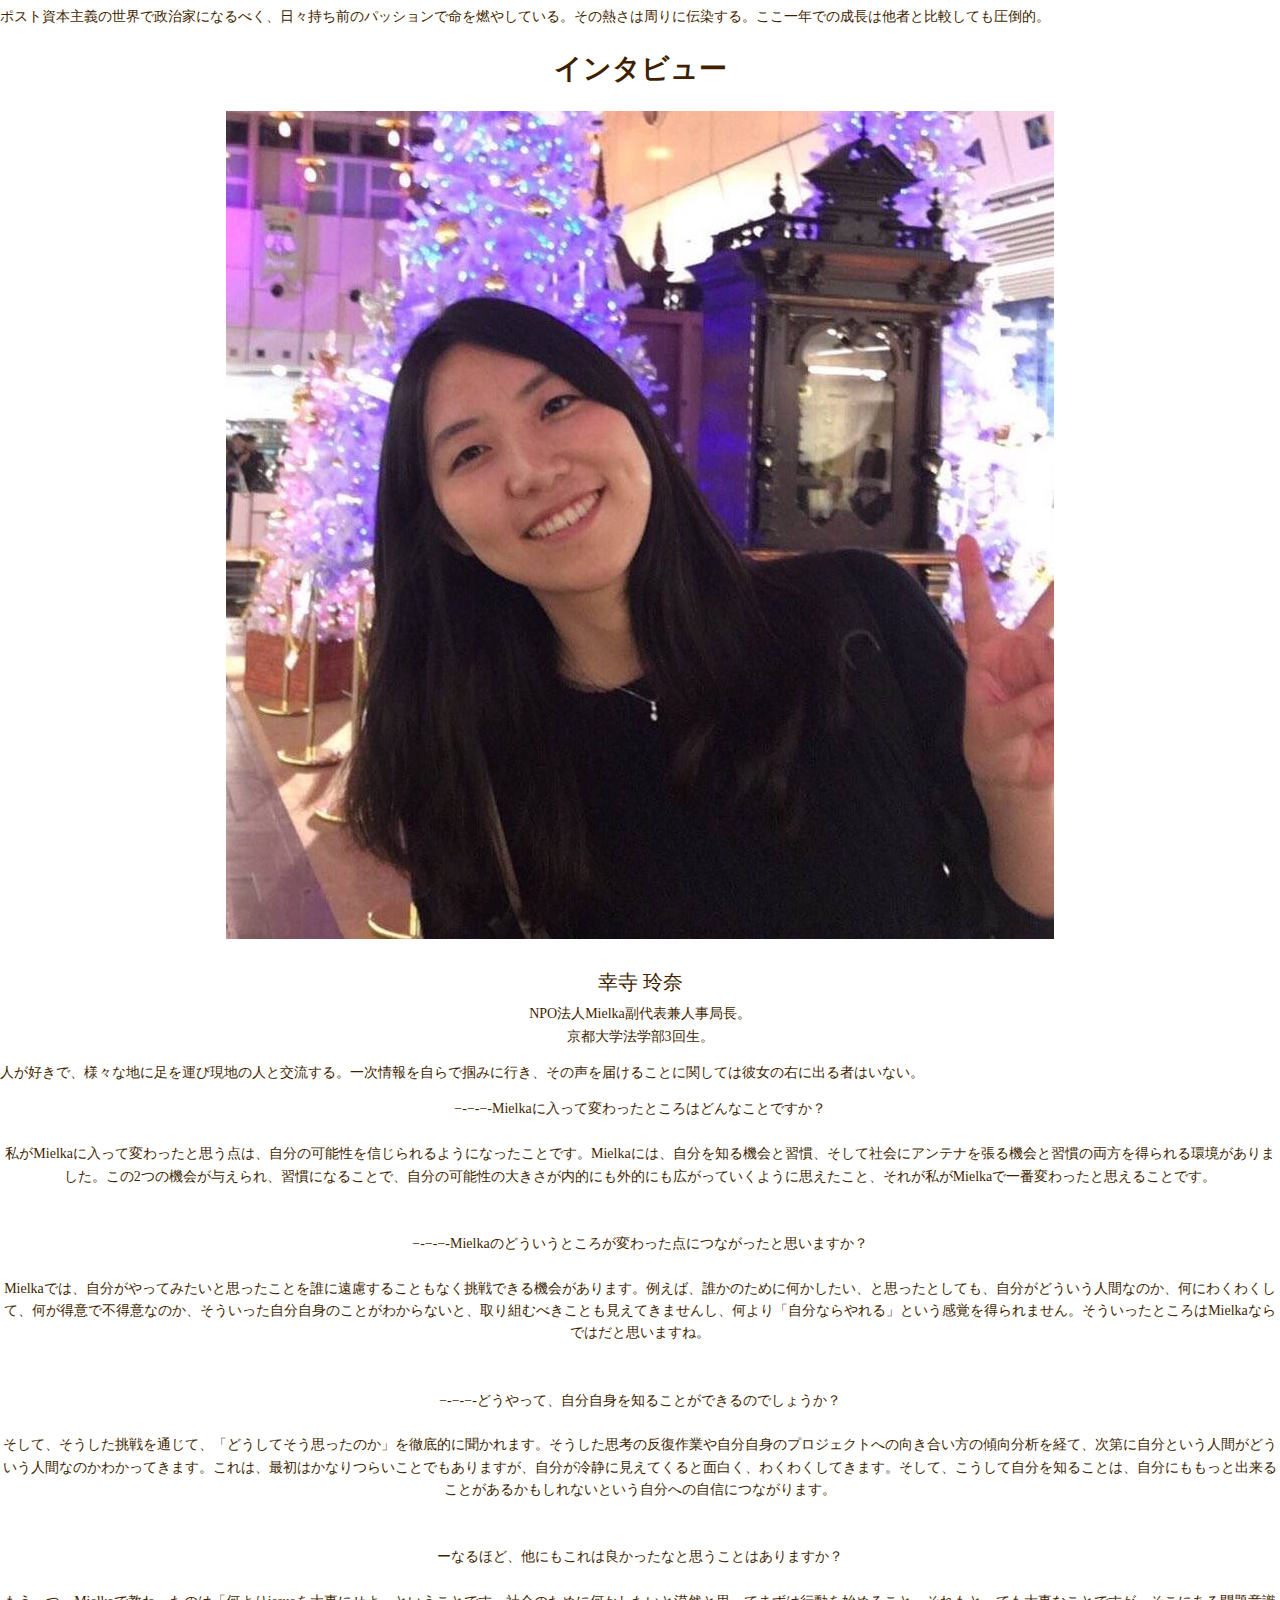
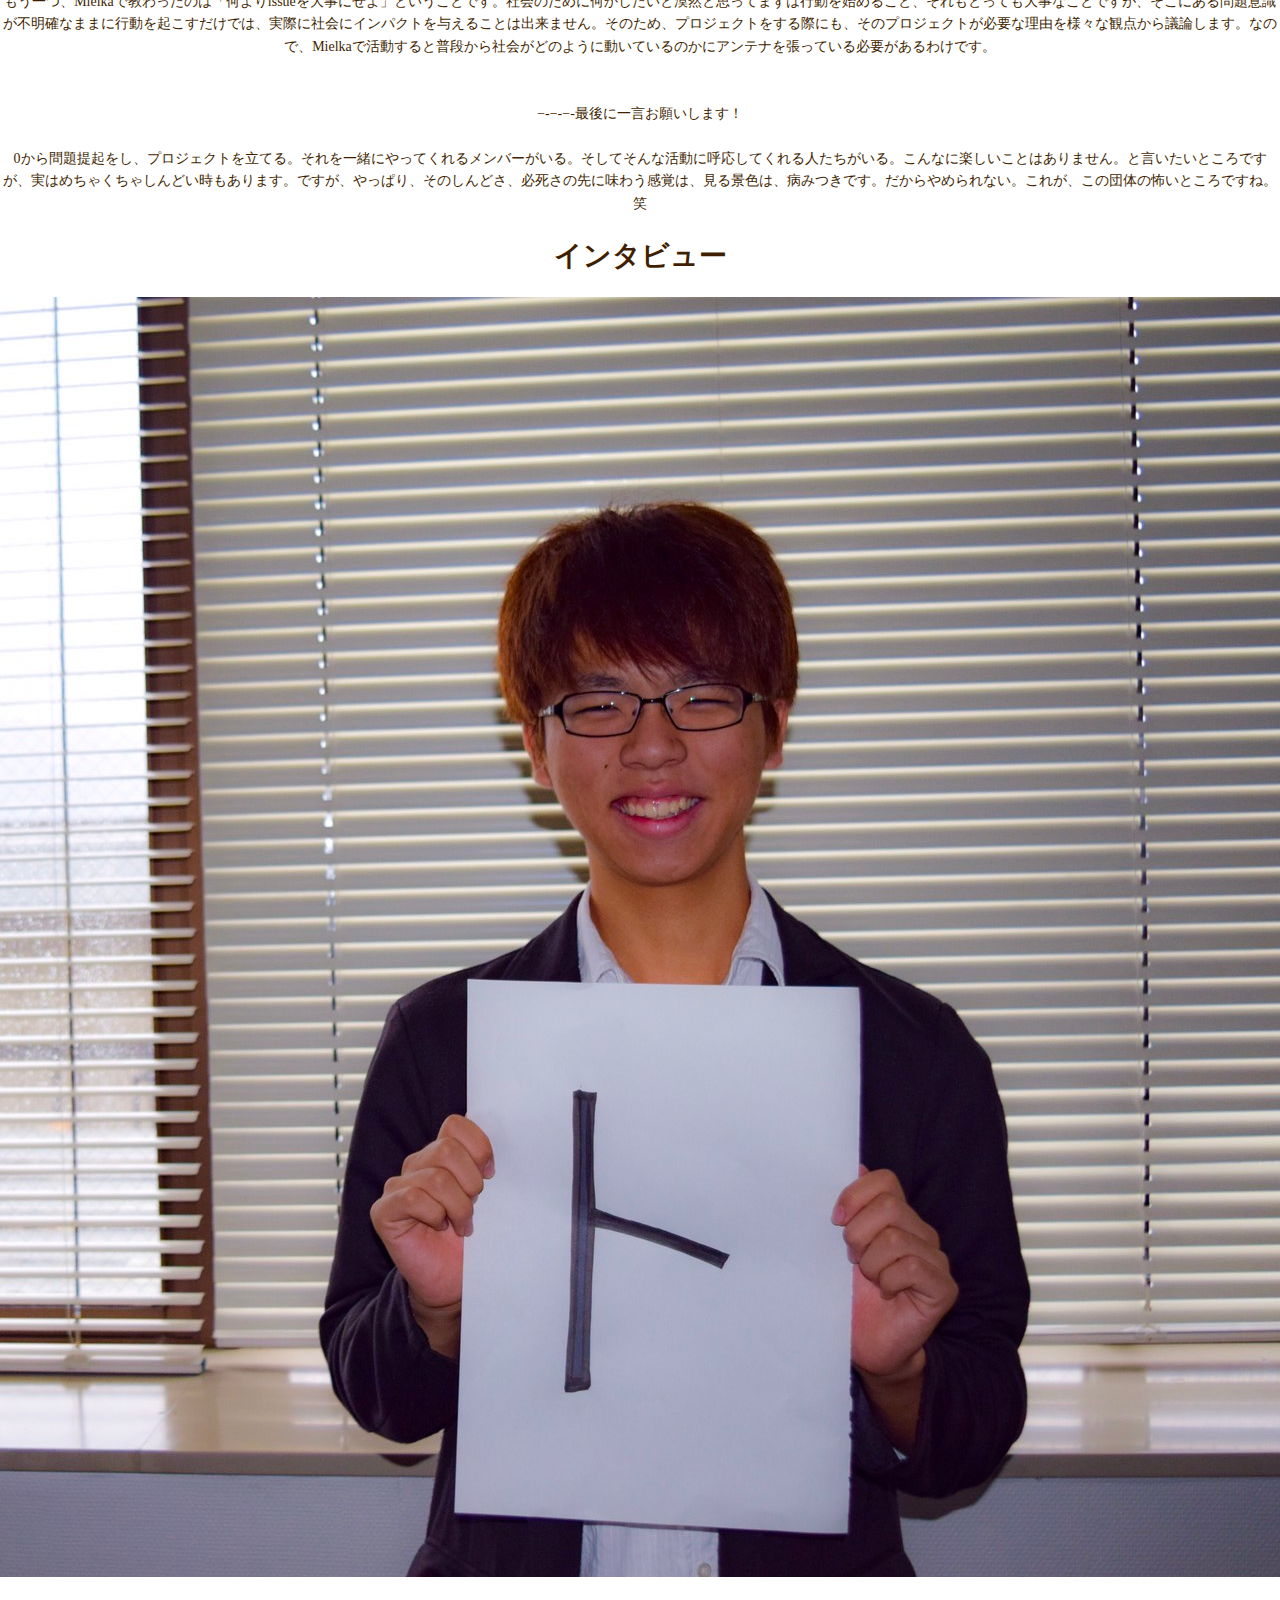
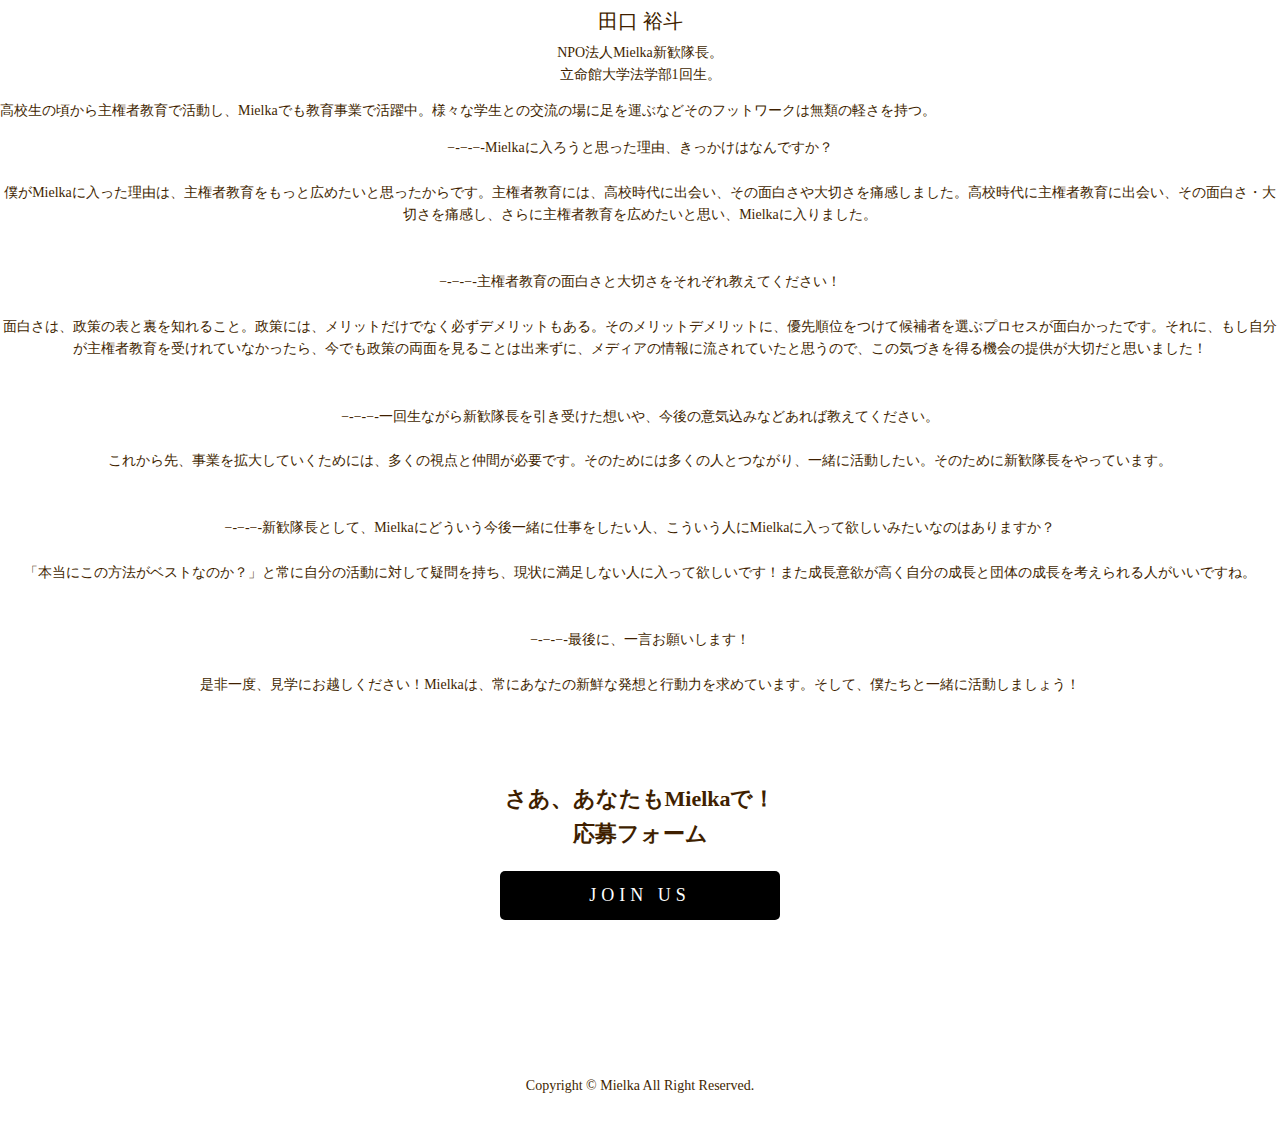
==== commit adebb689: "インタビューページ作成" ====
--- a/index.html
+++ b/index.html
@@ -130,6 +130,58 @@
       </div>
       </section><!--Interview ここまで-->
 
+    <div class="js-modal-1  modal  modal--1">
+      <span class="modal-close-btn"></span>
+      <h1>インタビュー</h1>
+      <br>
+      <div class="modal-prof">
+        <img src="img/member/miwa-interview.png">
+        <p style="font-size: 20px; margin-bottom: 5px;">三輪 功祐</p>
+        <p style="margin-top: 0;">NPO法人Mielka代表。<br>同志社大学商学部2回生。</p>
+        <p style="text-align: left;">ポスト資本主義の世界で政治家になるべく、日々持ち前のパッションで命を燃やしている。その熱さは周りに伝染する。ここ一年での成長は他者と比較しても圧倒的。</p>
+      </div>
+    </div>
+    <div class="js-modal-2  modal  modal--2">
+      <span class="modal-close-btn"></span>
+      <h1>インタビュー</h1>
+      <div class="modal-prof">
+        <img src="img/member/kohdera-interview.png">
+        <p style="font-size: 20px; margin-bottom: 5px;">幸寺 玲奈</p>
+        <p style="margin-top: 0;">NPO法人Mielka副代表兼人事局長。<br>京都大学法学部3回生。</p>
+        <p style="text-align: left;">人が好きで、様々な地に足を運び現地の人と交流する。一次情報を自らで掴みに行き、その声を届けることに関しては彼女の右に出る者はいない。</p>
+      </div>
+      <p class="interview-content">−-−-−-Mielkaに入って変わったところはどんなことですか？<br><br>
+          私がMielkaに入って変わったと思う点は、自分の可能性を信じられるようになったことです。Mielkaには、自分を知る機会と習慣、そして社会にアンテナを張る機会と習慣の両方を得られる環境がありました。この2つの機会が与えられ、習慣になることで、自分の可能性の大きさが内的にも外的にも広がっていくように思えたこと、それが私がMielkaで一番変わったと思えることです。<br><br><br>
+          −-−-−-Mielkaのどういうところが変わった点につながったと思いますか？<br><br>
+          Mielkaでは、自分がやってみたいと思ったことを誰に遠慮することもなく挑戦できる機会があります。例えば、誰かのために何かしたい、と思ったとしても、自分がどういう人間なのか、何にわくわくして、何が得意で不得意なのか、そういった自分自身のことがわからないと、取り組むべきことも見えてきませんし、何より「自分ならやれる」という感覚を得られません。そういったところはMielkaならではだと思いますね。<br><br><br>
+          −-−-−-どうやって、自分自身を知ることができるのでしょうか？<br><br>
+          そして、そうした挑戦を通じて、「どうしてそう思ったのか」を徹底的に聞かれます。そうした思考の反復作業や自分自身のプロジェクトへの向き合い方の傾向分析を経て、次第に自分という人間がどういう人間なのかわかってきます。これは、最初はかなりつらいことでもありますが、自分が冷静に見えてくると面白く、わくわくしてきます。そして、こうして自分を知ることは、自分にももっと出来ることがあるかもしれないという自分への自信につながります。<br><br><br>
+          ーなるほど、他にもこれは良かったなと思うことはありますか？<br><br>
+          もう一つ、Mielkaで教わったのは「何よりissueを大事にせよ」ということです。社会のために何かしたいと漠然と思ってまずは行動を始めること、それもとっても大事なことですが、そこにある問題意識が不明確なままに行動を起こすだけでは、実際に社会にインパクトを与えることは出来ません。そのため、プロジェクトをする際にも、そのプロジェクトが必要な理由を様々な観点から議論します。なので、Mielkaで活動すると普段から社会がどのように動いているのかにアンテナを張っている必要があるわけです。<br><br><br>
+          −-−-−-最後に一言お願いします！<br><br>
+        0から問題提起をし、プロジェクトを立てる。それを一緒にやってくれるメンバーがいる。そしてそんな活動に呼応してくれる人たちがいる。こんなに楽しいことはありません。と言いたいところですが、実はめちゃくちゃしんどい時もあります。ですが、やっぱり、そのしんどさ、必死さの先に味わう感覚は、見る景色は、病みつきです。だからやめられない。これが、この団体の怖いところですね。笑</p>
+    </div>
+    <div class="js-modal-3  modal  modal--3">
+      <span class="modal-close-btn"></span>
+      <h1>インタビュー</h1>
+      <div class="modal-prof">
+        <img src="img/member/taguchi-interview.png">
+        <p style="font-size: 20px; margin-bottom: 5px;">田口 裕斗</p>
+        <p style="margin-top: 0;">NPO法人Mielka新歓隊長。<br>立命館大学法学部1回生。</p>
+        <p style="text-align: left;">高校生の頃から主権者教育で活動し、Mielkaでも教育事業で活躍中。様々な学生との交流の場に足を運ぶなどそのフットワークは無類の軽さを持つ。</p>
+      </div>
+      <p class="interview-content">−-−-−-Mielkaに入ろうと思った理由、きっかけはなんですか？<br><br>
+      僕がMielkaに入った理由は、主権者教育をもっと広めたいと思ったからです。主権者教育には、高校時代に出会い、その面白さや大切さを痛感しました。高校時代に主権者教育に出会い、その面白さ・大切さを痛感し、さらに主権者教育を広めたいと思い、Mielkaに入りました。<br><br><br>
+      −-−-−-主権者教育の面白さと大切さをそれぞれ教えてください！<br><br>
+      面白さは、政策の表と裏を知れること。政策には、メリットだけでなく必ずデメリットもある。そのメリットデメリットに、優先順位をつけて候補者を選ぶプロセスが面白かったです。それに、もし自分が主権者教育を受けれていなかったら、今でも政策の両面を見ることは出来ずに、メディアの情報に流されていたと思うので、この気づきを得る機会の提供が大切だと思いました！<br><br><br>
+      −-−-−-一回生ながら新歓隊長を引き受けた想いや、今後の意気込みなどあれば教えてください。<br><br>
+      これから先、事業を拡大していくためには、多くの視点と仲間が必要です。そのためには多くの人とつながり、一緒に活動したい。そのために新歓隊長をやっています。<br><br><br>
+      −-−-−-新歓隊長として、Mielkaにどういう今後一緒に仕事をしたい人、こういう人にMielkaに入って欲しいみたいなのはありますか？<br><br>
+      「本当にこの方法がベストなのか？」と常に自分の活動に対して疑問を持ち、現状に満足しない人に入って欲しいです！また成長意欲が高く自分の成長と団体の成長を考えられる人がいいですね。<br><br><br>
+      −-−-−-最後に、一言お願いします！<br><br>
+    是非一度、見学にお越しください！Mielkaは、常にあなたの新鮮な発想と行動力を求めています。そして、僕たちと一緒に活動しましょう！</p>
+    </div>
+
       <!--コンポーネントの区切り-->
 
       <section id="action">
